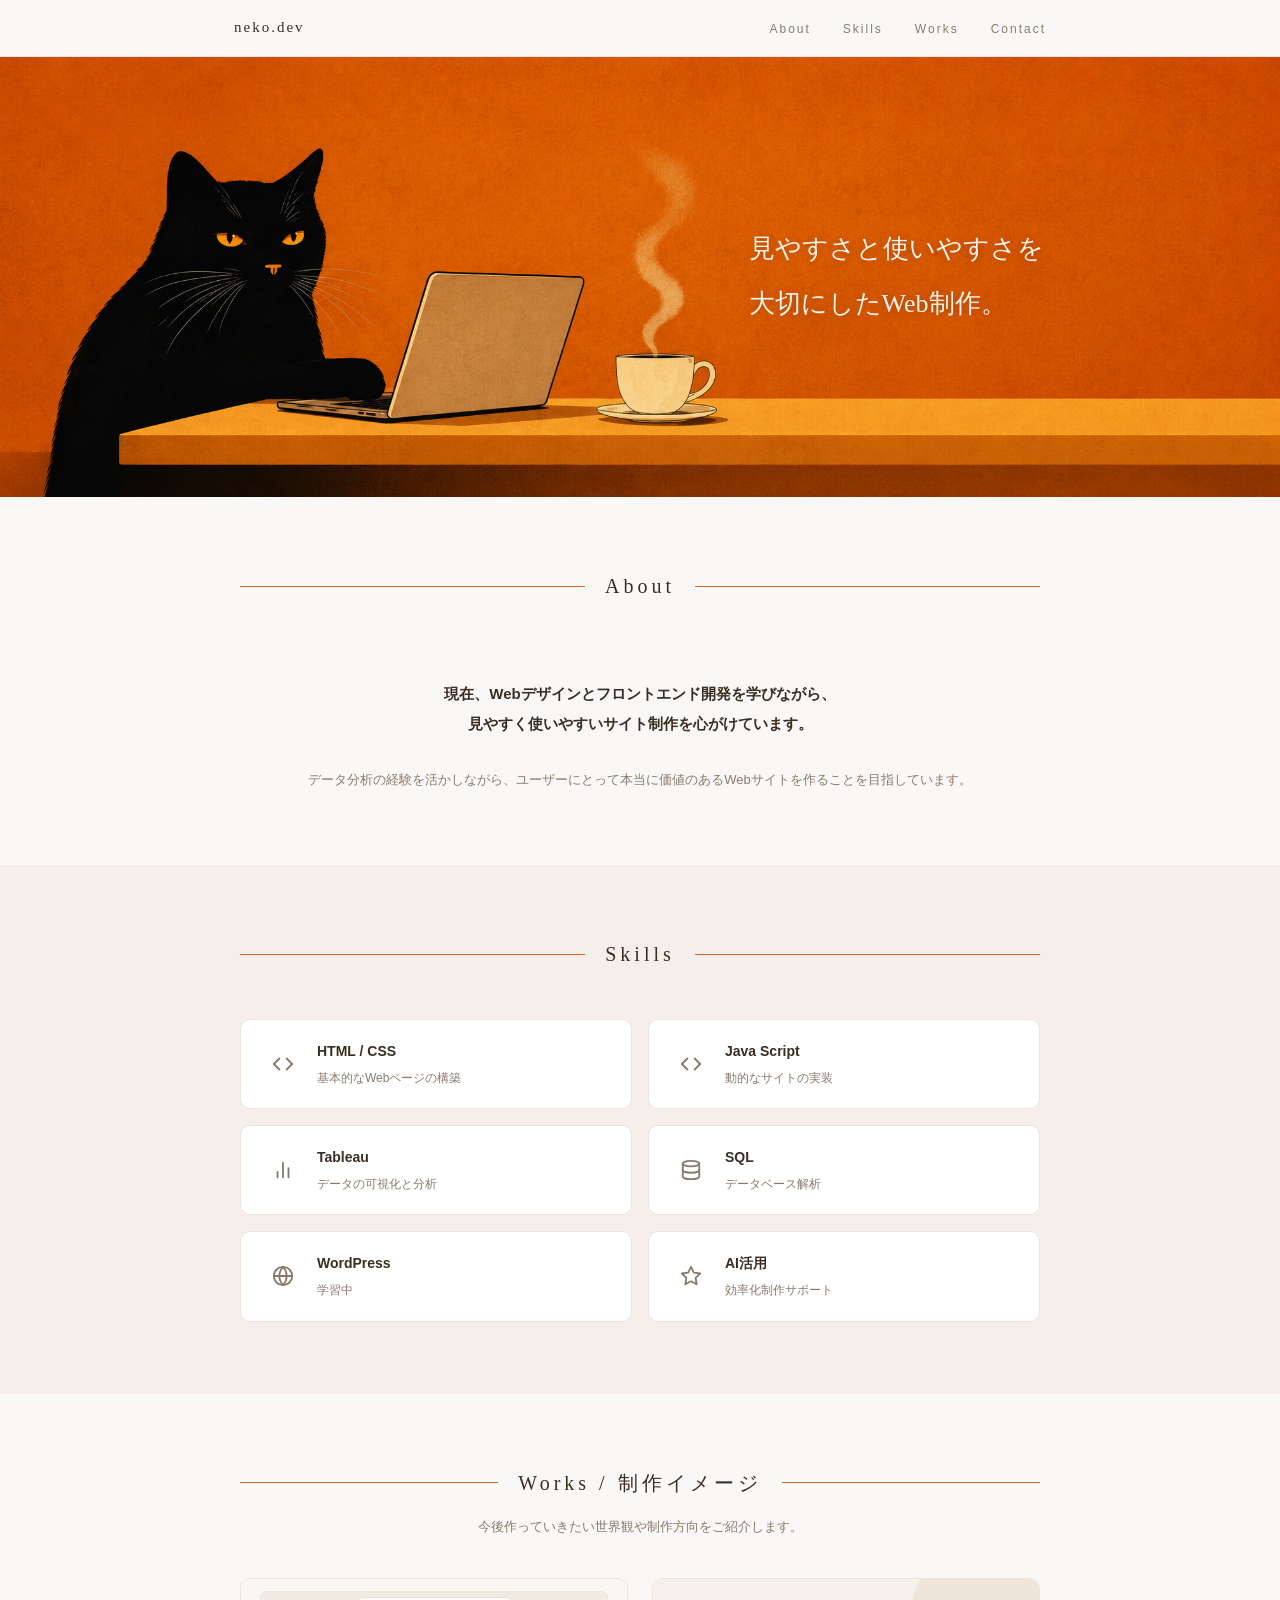
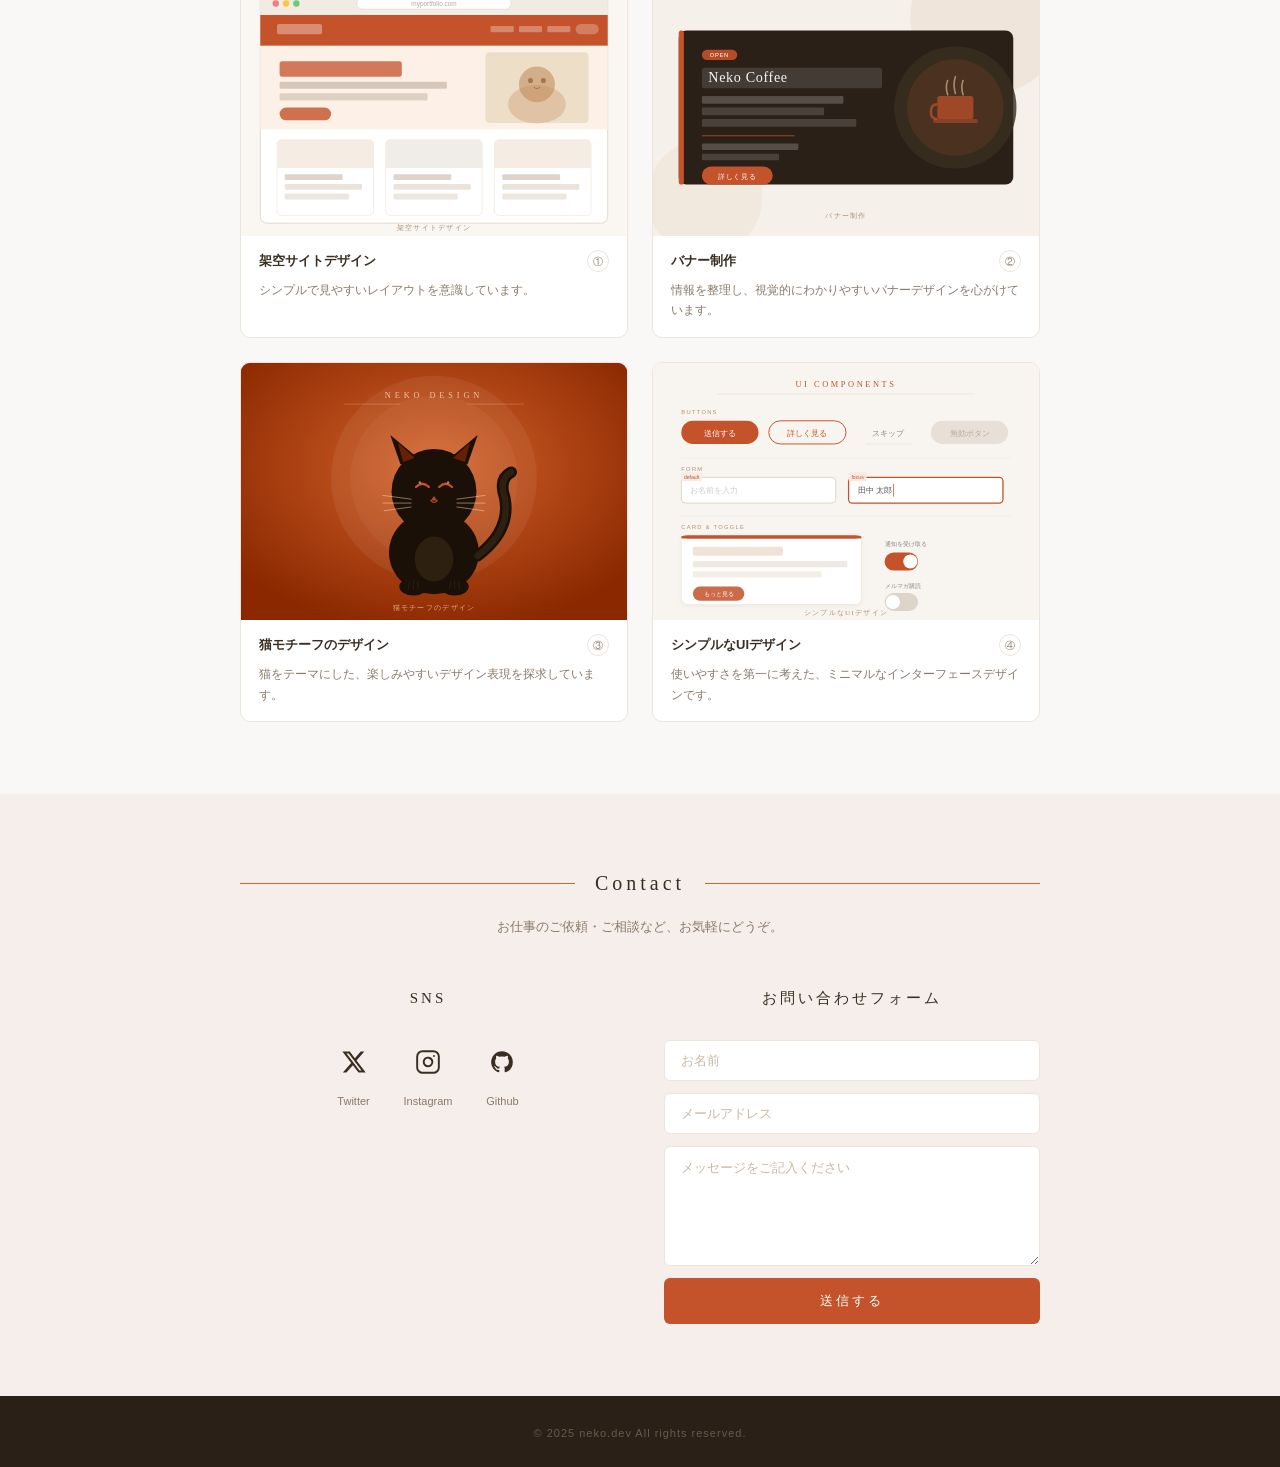
==== index.html @ 99a34530 "Initial commit: プロフィールサイト初回作成 - index.html（全セクション：Hero/About/Skills/Works/Contact/Footer） - works/ S" ====
<!DOCTYPE html>
<html lang="ja">
<head>
  <meta charset="UTF-8">
  <meta name="viewport" content="width=device-width, initial-scale=1.0">
  <title>neko.dev | Web制作</title>
  <style>

    /* ========================================
       CSS 変数（サイト全体で使う色・値）
    ======================================== */
    :root {
      --accent:     #C4522A;   /* テラコッタ（メインカラー） */
      --bg-1:       #FAF8F7;   /* 背景① 明るいクリーム */
      --bg-2:       #F5EEEA;   /* 背景② 少し濃いクリーム */
      --text:       #3A2E22;   /* ダークブラウン（本文） */
      --sub:        #8A7A6A;   /* グレーブラウン（サブテキスト） */
      --white:      #FFFFFF;
      --border:     #EDE5DC;   /* ボーダー */
      --line:       #D66524;   /* セクション区切り線 */
      --footer-bg:  #2A2018;   /* フッター背景 */
    }


    /* ========================================
       リセット & ベーススタイル
    ======================================== */
    *, *::before, *::after {
      box-sizing: border-box;
      margin: 0;
      padding: 0;
    }

    body {
      font-family: 'Hiragino Kaku Gothic ProN', 'Noto Sans JP', sans-serif;
      background: var(--bg-1);
      color: var(--text);
      line-height: 1.7;
    }

    /* 縞々背景：奇数セクション */
    .bg-1 { background: var(--bg-1); }
    /* 縞々背景：偶数セクション */
    .bg-2 { background: var(--bg-2); }

    img {
      display: block;
      max-width: 100%;
    }

    a {
      color: inherit;
      text-decoration: none;
    }


    /* ========================================
       共通：セクション・タイトル
    ======================================== */

    /* 各セクションの上下余白 */
    .section {
      padding: 72px 24px;
    }

    /* コンテンツ幅の上限・中央揃え */
    .inner {
      max-width: 800px;
      margin: 0 auto;
    }

    /*
      ─── セクションタイトル ───
      左右のラインは flex: 1 で均等に伸びる
    */
    .sec-title {
      display: flex;
      align-items: center;
      gap: 20px;
      margin-bottom: 48px;
      width: 100%;   /* align-items:center の親の中でも横幅を保つ */
    }

    .sec-title .line {
      flex: 1;                 /* 残り幅を均等に占有してラインを作る */
      height: 1px;
      background: var(--line);
    }

    .sec-title h2 {
      font-family: Georgia, 'Hiragino Mincho ProN', serif;
      font-size: 20px;
      font-weight: normal;
      letter-spacing: 4px;
      white-space: nowrap;
    }


    /* ========================================
       HEADER / NAV
       position: sticky で常に上部に固定
       ロゴ（左）とリンク（右）を Flexbox で両端に配置
    ======================================== */
    .site-header {
      position: sticky;
      top: 0;
      z-index: 100;                        /* 他の要素より前面に */
      background: var(--bg-1);
      border-bottom: 1px solid var(--border);
    }

    .nav-inner {
      max-width: 860px;
      margin: 0 auto;
      padding: 0 24px;
      height: 56px;
      display: flex;
      align-items: center;
      justify-content: space-between;      /* ロゴ左・リンク右 */
    }

    /* サイト名（左） */
    .nav-logo {
      font-family: Georgia, serif;
      font-size: 15px;
      letter-spacing: 2px;
      color: var(--text);
      text-decoration: none;
    }

    /* リンクリスト（右） */
    .nav-links {
      display: flex;
      gap: 32px;
      list-style: none;
    }

    .nav-links a {
      font-size: 12px;
      letter-spacing: 2px;
      color: var(--sub);
      text-decoration: none;
      transition: color 0.2s;
    }

    .nav-links a:hover {
      color: var(--accent);
    }


    /* ========================================
       HERO（FV）
       背景色のフォールバック＋画像フルワイド
       テキストは absolute で画像の上に重ねる
       テキスト内部の縦中央揃えは Flexbox
    ======================================== */
    .hero {
      position: relative;
      background: var(--accent);
      overflow: hidden;
    }

    .hero-img {
      width: 100%;
      max-height: 440px;
      object-fit: cover;
      object-position: left center;  /* 猫（左側）が常に見えるよう左基準 */
    }

    /* 画像右側に Flexbox で縦中央揃え */
    .hero-text {
      position: absolute;
      top: 0; right: 8%; bottom: 0;
      width: 44%;
      display: flex;
      align-items: center;
      justify-content: center;
    }

    .hero-text p {
      font-family: Georgia, 'Hiragino Mincho ProN', serif;
      font-size: clamp(15px, 2.2vw, 26px);  /* 画面幅で自動調整 */
      line-height: 2.1;
      color: #FDF5ED;
      text-shadow: 0 1px 8px rgba(80, 20, 0, 0.25);
    }


    /* ========================================
       ABOUT
       縦 Flexbox で中央揃え
    ======================================== */
    .about .inner {
      display: flex;
      flex-direction: column;
      align-items: center;
      gap: 28px;
    }

    .about-lead {
      font-size: 15px;
      font-weight: bold;
      line-height: 2;
      text-align: center;
    }

    /* リードとサブの間の区切り線 */
    .about-divider {
      width: 48px;
      height: 1px;
      background: var(--line);
    }

    .about-sub {
      font-size: 13px;
      line-height: 2;
      text-align: center;
      color: var(--sub);
    }


    /* ========================================
       SKILLS
       flex-wrap で2列グリッド
    ======================================== */
    .skills-grid {
      display: flex;
      flex-wrap: wrap;
      gap: 16px;
    }

    /* 1カード = 2列なので (100% - gap) ÷ 2 */
    .skill-card {
      flex: 1 1 calc(50% - 8px);
      background: var(--white);
      border: 1px solid var(--border);
      border-radius: 10px;
      padding: 20px 24px;
      display: flex;          /* アイコンとテキストを横並び */
      align-items: center;
      gap: 16px;
      transition: border-color 0.2s;
    }

    .skill-card:hover {
      border-color: var(--accent);
    }

    .skill-icon {
      width: 36px;
      height: 36px;
      flex-shrink: 0;
      display: flex;
      align-items: center;
      justify-content: center;
      color: var(--sub);
    }

    .skill-name {
      font-size: 14px;
      font-weight: bold;
      margin-bottom: 4px;
    }

    .skill-desc {
      font-size: 12px;
      color: var(--sub);
    }


    /* ========================================
       WORKS
       flex-wrap で2列グリッド
    ======================================== */
    .works-sub {
      text-align: center;
      font-size: 13px;
      color: var(--sub);
      margin-top: -32px;
      margin-bottom: 40px;
    }

    .works-grid {
      display: flex;
      flex-wrap: wrap;
      gap: 24px;
    }

    .work-card {
      flex: 1 1 calc(50% - 12px);
      background: var(--white);
      border: 1px solid var(--border);
      border-radius: 10px;
      overflow: hidden;
      transition: box-shadow 0.2s;
    }

    .work-card:hover {
      box-shadow: 0 6px 20px rgba(60, 20, 0, 0.08);
    }

    .work-img {
      width: 100%;
      aspect-ratio: 3 / 2;
      object-fit: cover;
    }

    .work-info {
      padding: 14px 18px 16px;
    }

    /* タイトルとバッジを左右に振る */
    .work-title-row {
      display: flex;
      align-items: center;
      justify-content: space-between;
      margin-bottom: 8px;
    }

    .work-title {
      font-size: 13px;
      font-weight: bold;
    }

    .work-badge {
      width: 22px;
      height: 22px;
      border-radius: 50%;
      border: 1px solid var(--border);
      display: flex;
      align-items: center;
      justify-content: center;
      font-size: 10px;
      color: var(--sub);
      flex-shrink: 0;
    }

    .work-desc {
      font-size: 12px;
      color: var(--sub);
      line-height: 1.7;
    }


    /* ========================================
       CONTACT
       見出し・紹介文のあと、SNS とフォームを横並び（Flexbox）
    ======================================== */

    /* 見出し下の紹介文 */
    .contact-intro {
      text-align: center;
      font-size: 13px;
      color: var(--sub);
      margin-top: -32px;
      margin-bottom: 48px;
    }

    /* SNS と フォームを横並びにする列コンテナ */
    .contact-cols {
      display: flex;
      gap: 48px;
      align-items: flex-start;
    }

    /* SNS ブロック */
    .contact-sns {
      flex: 1;
    }

    .contact-heading {
      font-family: Georgia, serif;
      font-size: 15px;
      font-weight: normal;
      letter-spacing: 3px;
      text-align: center;
      margin-bottom: 28px;
    }

    /* アイコン3つを横並び */
    .sns-list {
      display: flex;
      gap: 28px;
      justify-content: center;
    }

    .sns-item {
      display: flex;
      flex-direction: column;
      align-items: center;
      gap: 8px;
    }

    .sns-icon {
      width: 44px;
      height: 44px;
      display: flex;
      align-items: center;
      justify-content: center;
      color: var(--text);
      transition: color 0.2s;
    }

    .sns-item:hover .sns-icon {
      color: var(--accent);
    }

    .sns-label {
      font-size: 11px;
      color: var(--sub);
    }

    /* フォームブロック */
    .contact-form {
      flex: 1;
    }

    /* 各フォームパーツを縦に並べる */
    .form-fields {
      display: flex;
      flex-direction: column;
      gap: 12px;
    }

    .form-fields input,
    .form-fields textarea {
      width: 100%;
      padding: 12px 16px;
      border: 1px solid var(--border);
      border-radius: 6px;
      background: var(--white);
      font-family: inherit;
      font-size: 13px;
      color: var(--text);
      outline: none;
      transition: border-color 0.2s;
    }

    .form-fields input::placeholder,
    .form-fields textarea::placeholder {
      color: #C8B8A8;
    }

    .form-fields input:focus,
    .form-fields textarea:focus {
      border-color: var(--accent);
    }

    .form-fields textarea {
      height: 120px;
      resize: vertical;
    }

    .form-btn {
      width: 100%;
      padding: 14px;
      background: var(--accent);
      color: var(--white);
      border: none;
      border-radius: 6px;
      font-family: inherit;
      font-size: 13px;
      letter-spacing: 3px;
      cursor: pointer;
      transition: opacity 0.2s;
    }

    .form-btn:hover {
      opacity: 0.85;
    }


    /* ========================================
       レスポンシブ（スマホ：640px以下）
    ======================================== */
    @media (max-width: 640px) {

      /* SNS と フォームを縦積み＋中央揃えに */
      .contact-cols {
        flex-direction: column;
        align-items: center;   /* 縦積みにしたとき中央に */
      }

      /* 幅を保ちつつ中央に収める */
      .contact-sns,
      .contact-form {
        width: 100%;
        max-width: 400px;
      }

      /* ついでに：スキル・Worksも1列に */
      .skill-card,
      .work-card {
        flex: 1 1 100%;
      }

    }


    /* ========================================
       FOOTER
    ======================================== */
    footer {
      background: var(--footer-bg);
      padding: 22px 24px;
      text-align: center;
    }

    footer small {
      font-size: 11px;
      color: #6A5A4A;
      letter-spacing: 1px;
    }

  </style>
</head>
<body>


  <!-- ============================================================
       HEADER / NAV
  ============================================================ -->
  <header class="site-header">
    <nav class="nav-inner">
      <a href="#" class="nav-logo">neko.dev</a>
      <ul class="nav-links">
        <li><a href="#about">About</a></li>
        <li><a href="#skills">Skills</a></li>
        <li><a href="#works">Works</a></li>
        <li><a href="#contact">Contact</a></li>
      </ul>
    </nav>
  </header>


  <!-- ============================================================
       HERO
  ============================================================ -->
  <section class="hero">
    <img src="works/Hero.png" alt="黒猫とPCのイラスト" class="hero-img">
    <div class="hero-text">
      <p>見やすさと使いやすさを<br>大切にしたWeb制作。</p>
    </div>
  </section>


  <!-- ============================================================
       ABOUT
  ============================================================ -->
  <section class="section about bg-1" id="about">
    <div class="inner">
      <div class="sec-title">
        <span class="line"></span>
        <h2>About</h2>
        <span class="line"></span>
      </div>
      <p class="about-lead">
        現在、Webデザインとフロントエンド開発を学びながら、<br>
        見やすく使いやすいサイト制作を心がけています。
      </p>
     
      <p class="about-sub">
        データ分析の経験を活かしながら、ユーザーにとって本当に価値のあるWebサイトを作ることを目指しています。
      </p>
    </div>
  </section>


  <!-- ============================================================
       SKILLS
  ============================================================ -->
  <section class="section skills bg-2" id="skills">
    <div class="inner">
      <div class="sec-title">
        <span class="line"></span>
        <h2>Skills</h2>
        <span class="line"></span>
      </div>
      <div class="skills-grid">

        <!-- HTML / CSS -->
        <div class="skill-card">
          <div class="skill-icon">
            <svg width="22" height="22" viewBox="0 0 24 24" fill="none" stroke="currentColor" stroke-width="2" stroke-linecap="round" stroke-linejoin="round">
              <polyline points="16 18 22 12 16 6"/><polyline points="8 6 2 12 8 18"/>
            </svg>
          </div>
          <div>
            <p class="skill-name">HTML / CSS</p>
            <p class="skill-desc">基本的なWebページの構築</p>
          </div>
        </div>

        <!-- JavaScript -->
        <div class="skill-card">
          <div class="skill-icon">
            <svg width="22" height="22" viewBox="0 0 24 24" fill="none" stroke="currentColor" stroke-width="2" stroke-linecap="round" stroke-linejoin="round">
              <polyline points="16 18 22 12 16 6"/><polyline points="8 6 2 12 8 18"/>
            </svg>
          </div>
          <div>
            <p class="skill-name">Java Script</p>
            <p class="skill-desc">動的なサイトの実装</p>
          </div>
        </div>

        <!-- Tableau -->
        <div class="skill-card">
          <div class="skill-icon">
            <svg width="22" height="22" viewBox="0 0 24 24" fill="none" stroke="currentColor" stroke-width="2" stroke-linecap="round" stroke-linejoin="round">
              <line x1="18" y1="20" x2="18" y2="10"/>
              <line x1="12" y1="20" x2="12" y2="4"/>
              <line x1="6"  y1="20" x2="6"  y2="14"/>
            </svg>
          </div>
          <div>
            <p class="skill-name">Tableau</p>
            <p class="skill-desc">データの可視化と分析</p>
          </div>
        </div>

        <!-- SQL -->
        <div class="skill-card">
          <div class="skill-icon">
            <svg width="22" height="22" viewBox="0 0 24 24" fill="none" stroke="currentColor" stroke-width="2" stroke-linecap="round" stroke-linejoin="round">
              <ellipse cx="12" cy="5" rx="9" ry="3"/>
              <path d="M21 12c0 1.66-4 3-9 3s-9-1.34-9-3"/>
              <path d="M3 5v14c0 1.66 4 3 9 3s9-1.34 9-3V5"/>
            </svg>
          </div>
          <div>
            <p class="skill-name">SQL</p>
            <p class="skill-desc">データベース解析</p>
          </div>
        </div>

        <!-- WordPress -->
        <div class="skill-card">
          <div class="skill-icon">
            <svg width="22" height="22" viewBox="0 0 24 24" fill="none" stroke="currentColor" stroke-width="2" stroke-linecap="round" stroke-linejoin="round">
              <circle cx="12" cy="12" r="10"/>
              <path d="M2 12h20M12 2a15.3 15.3 0 0 1 4 10 15.3 15.3 0 0 1-4 10 15.3 15.3 0 0 1-4-10 15.3 15.3 0 0 1 4-10z"/>
            </svg>
          </div>
          <div>
            <p class="skill-name">WordPress</p>
            <p class="skill-desc">学習中</p>
          </div>
        </div>

        <!-- AI活用 -->
        <div class="skill-card">
          <div class="skill-icon">
            <svg width="22" height="22" viewBox="0 0 24 24" fill="none" stroke="currentColor" stroke-width="2" stroke-linecap="round" stroke-linejoin="round">
              <polygon points="12 2 15.09 8.26 22 9.27 17 14.14 18.18 21.02 12 17.77 5.82 21.02 7 14.14 2 9.27 8.91 8.26 12 2"/>
            </svg>
          </div>
          <div>
            <p class="skill-name">AI活用</p>
            <p class="skill-desc">効率化制作サポート</p>
          </div>
        </div>

      </div>
    </div>
  </section>


  <!-- ============================================================
       WORKS
  ============================================================ -->
  <section class="section works bg-1" id="works">
    <div class="inner">
      <div class="sec-title">
        <span class="line"></span>
        <h2>Works / 制作イメージ</h2>
        <span class="line"></span>
      </div>
      <p class="works-sub">今後作っていきたい世界観や制作方向をご紹介します。</p>
      <div class="works-grid">

        <div class="work-card">
          <img src="works/work-01-website.svg" alt="架空サイトデザイン" class="work-img">
          <div class="work-info">
            <div class="work-title-row">
              <p class="work-title">架空サイトデザイン</p>
              <span class="work-badge">①</span>
            </div>
            <p class="work-desc">シンプルで見やすいレイアウトを意識しています。</p>
          </div>
        </div>

        <div class="work-card">
          <img src="works/work-02-banner.svg" alt="バナー制作" class="work-img">
          <div class="work-info">
            <div class="work-title-row">
              <p class="work-title">バナー制作</p>
              <span class="work-badge">②</span>
            </div>
            <p class="work-desc">情報を整理し、視覚的にわかりやすいバナーデザインを心がけています。</p>
          </div>
        </div>

        <div class="work-card">
          <img src="works/work-03-cat.svg" alt="猫モチーフのデザイン" class="work-img">
          <div class="work-info">
            <div class="work-title-row">
              <p class="work-title">猫モチーフのデザイン</p>
              <span class="work-badge">③</span>
            </div>
            <p class="work-desc">猫をテーマにした、楽しみやすいデザイン表現を探求しています。</p>
          </div>
        </div>

        <div class="work-card">
          <img src="works/work-04-ui.svg" alt="シンプルなUIデザイン" class="work-img">
          <div class="work-info">
            <div class="work-title-row">
              <p class="work-title">シンプルなUIデザイン</p>
              <span class="work-badge">④</span>
            </div>
            <p class="work-desc">使いやすさを第一に考えた、ミニマルなインターフェースデザインです。</p>
          </div>
        </div>

      </div>
    </div>
  </section>


  <!-- ============================================================
       CONTACT
  ============================================================ -->
  <section class="section contact bg-2" id="contact">
    <div class="inner">

      <!-- 見出し -->
      <div class="sec-title">
        <span class="line"></span>
        <h2>Contact</h2>
        <span class="line"></span>
      </div>
      <p class="contact-intro">お仕事のご依頼・ご相談など、お気軽にどうぞ。</p>

      <!-- SNS + フォーム を横並びにするコンテナ -->
      <div class="contact-cols">

      <!-- SNS -->
      <div class="contact-sns">
        <p class="contact-heading">SNS</p>
        <div class="sns-list">

          <a href="#" class="sns-item">
            <span class="sns-icon">
              <svg width="26" height="26" viewBox="0 0 24 24" fill="currentColor">
                <path d="M18.244 2.25h3.308l-7.227 8.26 8.502 11.24H16.17l-5.214-6.817L4.99 21.75H1.68l7.73-8.835L1.254 2.25H8.08l4.713 6.231zm-1.161 17.52h1.833L7.084 4.126H5.117z"/>
              </svg>
            </span>
            <span class="sns-label">Twitter</span>
          </a>

          <a href="#" class="sns-item">
            <span class="sns-icon">
              <svg width="26" height="26" viewBox="0 0 24 24" fill="none" stroke="currentColor" stroke-width="1.8" stroke-linecap="round" stroke-linejoin="round">
                <rect x="2" y="2" width="20" height="20" rx="5" ry="5"/>
                <path d="M16 11.37A4 4 0 1 1 12.63 8 4 4 0 0 1 16 11.37z"/>
                <line x1="17.5" y1="6.5" x2="17.51" y2="6.5"/>
              </svg>
            </span>
            <span class="sns-label">Instagram</span>
          </a>

          <a href="#" class="sns-item">
            <span class="sns-icon">
              <svg width="26" height="26" viewBox="0 0 24 24" fill="currentColor">
                <path d="M12 2C6.477 2 2 6.484 2 12.017c0 4.425 2.865 8.18 6.839 9.504.5.092.682-.217.682-.483 0-.237-.008-.868-.013-1.703-2.782.605-3.369-1.343-3.369-1.343-.454-1.158-1.11-1.466-1.11-1.466-.908-.62.069-.608.069-.608 1.003.07 1.531 1.032 1.531 1.032.892 1.53 2.341 1.088 2.91.832.092-.647.35-1.088.636-1.338-2.22-.253-4.555-1.113-4.555-4.951 0-1.093.39-1.988 1.029-2.688-.103-.253-.446-1.272.098-2.65 0 0 .84-.27 2.75 1.026A9.564 9.564 0 0 1 12 6.844a9.59 9.59 0 0 1 2.504.337c1.909-1.296 2.747-1.027 2.747-1.027.546 1.379.202 2.398.1 2.651.64.7 1.028 1.595 1.028 2.688 0 3.848-2.339 4.695-4.566 4.943.359.309.678.92.678 1.855 0 1.338-.012 2.419-.012 2.747 0 .268.18.58.688.482A10.02 10.02 0 0 0 22 12.017C22 6.484 17.522 2 12 2z"/>
              </svg>
            </span>
            <span class="sns-label">Github</span>
          </a>

        </div>
      </div>

      <!-- フォーム -->
      <div class="contact-form">
        <p class="contact-heading">お問い合わせフォーム</p>
        <form class="form-fields">
          <input type="text"  name="name"    placeholder="お名前">
          <input type="email" name="email"   placeholder="メールアドレス">
          <textarea           name="message" placeholder="メッセージをご記入ください"></textarea>
          <button type="submit" class="form-btn">送信する</button>
        </form>
      </div><!-- /.contact-form -->

      </div><!-- /.contact-cols -->
    </div><!-- /.inner -->
  </section>


  <!-- ============================================================
       FOOTER
  ============================================================ -->
  <footer>
    <small>© 2025 neko.dev All rights reserved.</small>
  </footer>


</body>
</html>
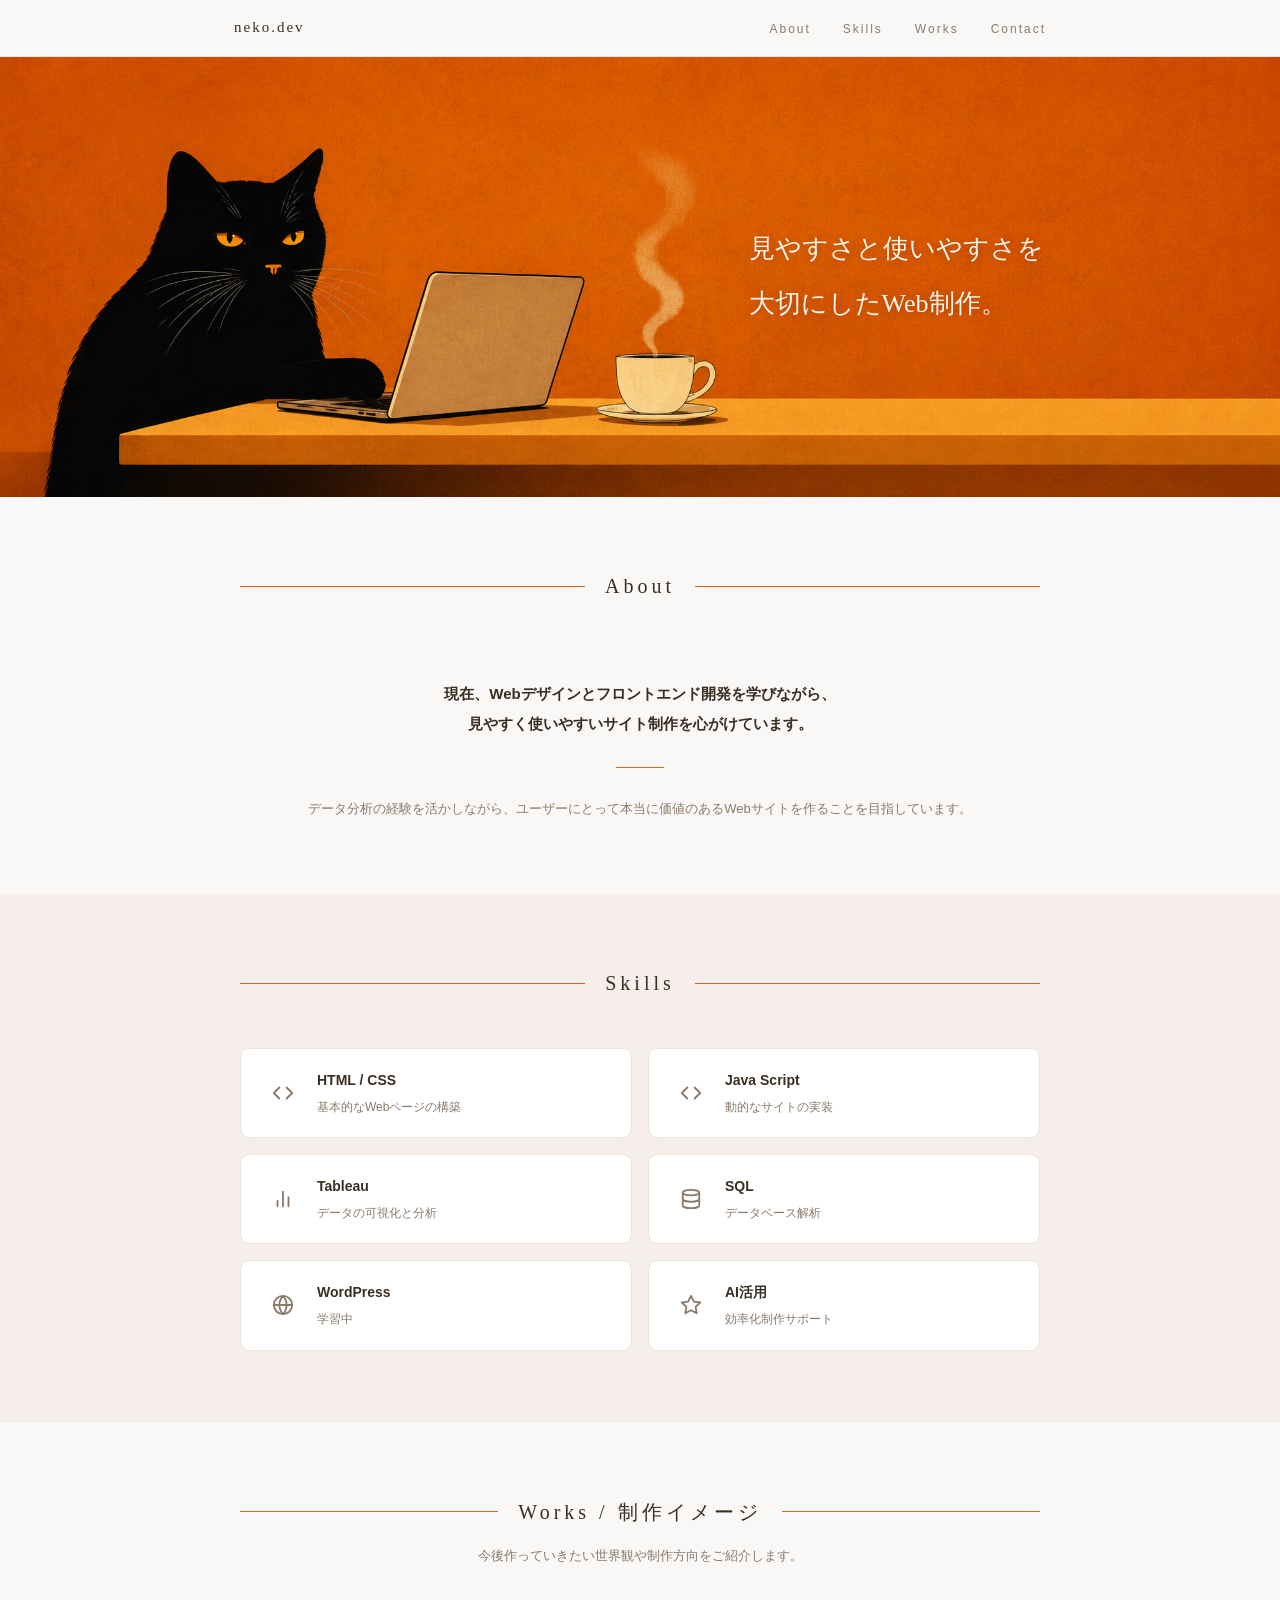
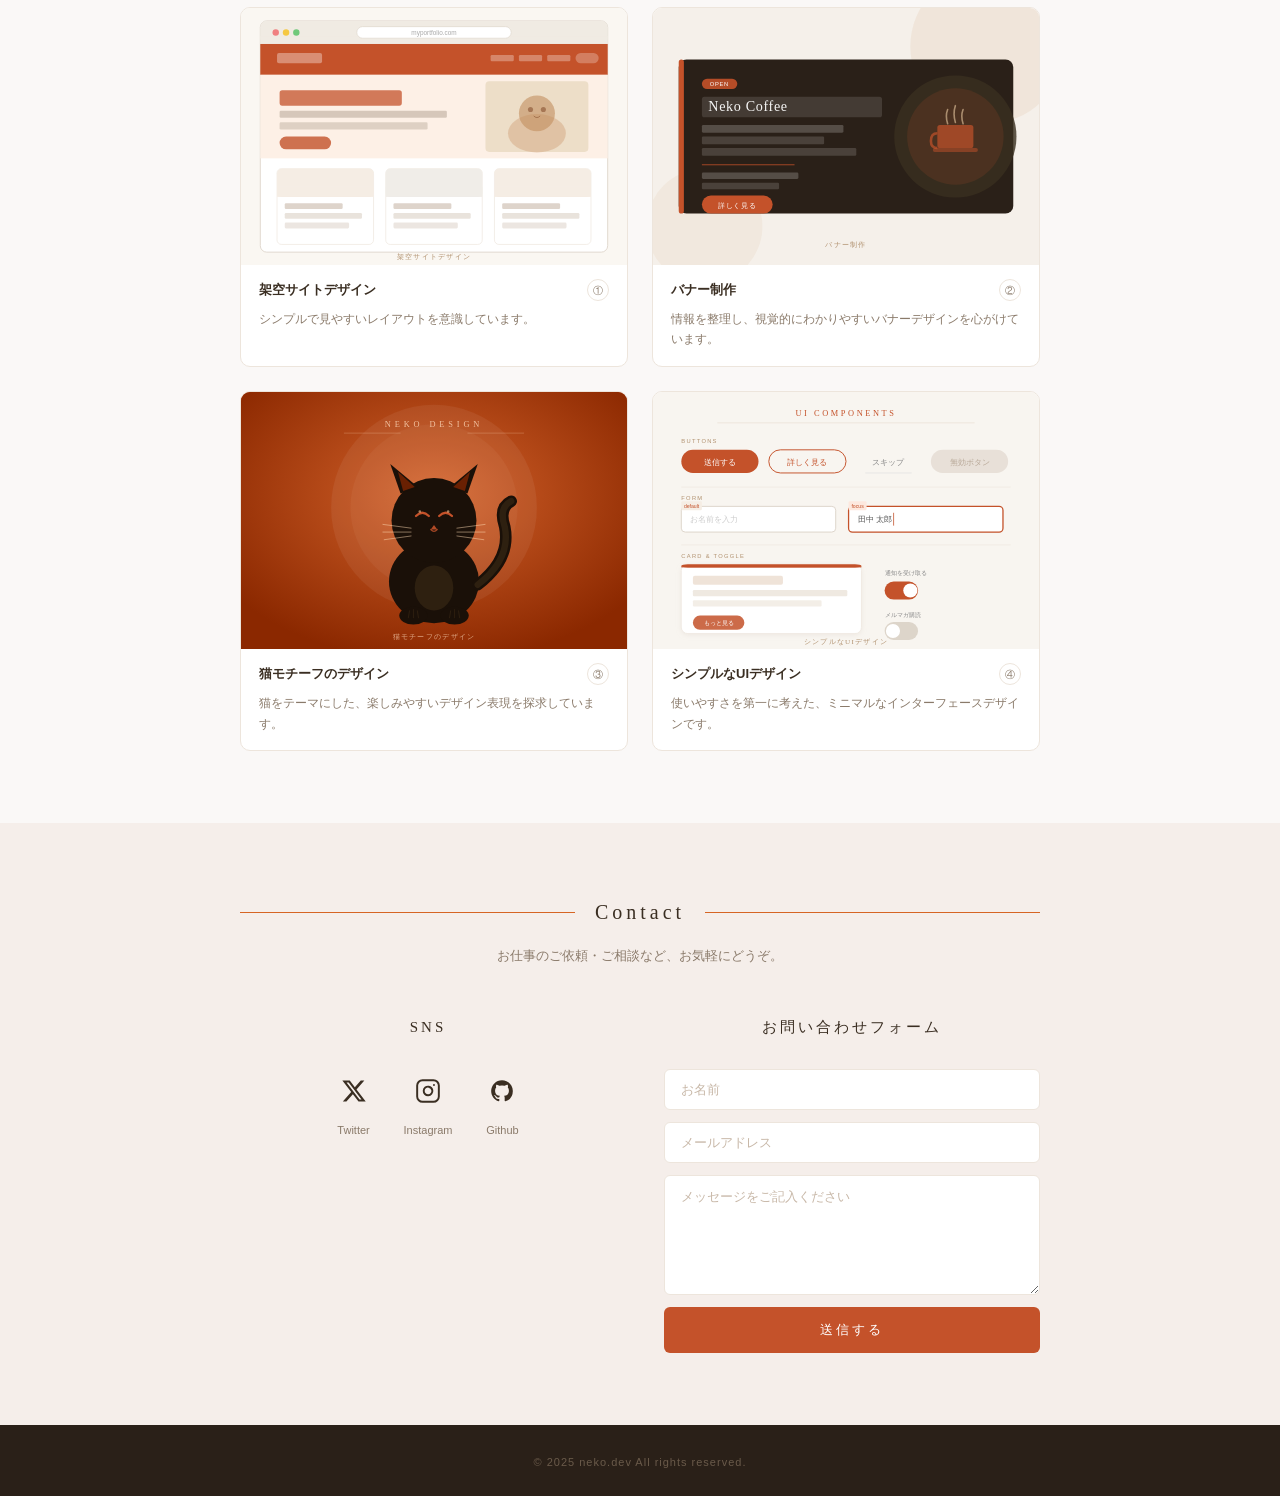
==== commit dc03483d: "refactor: HTML と CSS を分離（style.css を新規作成） Co-Authored-By: Claude Sonnet 4.6 <noreply@anthropic.com>" ====
--- a/index.html
+++ b/index.html
@@ -4,515 +4,7 @@
   <meta charset="UTF-8">
   <meta name="viewport" content="width=device-width, initial-scale=1.0">
   <title>neko.dev | Web制作</title>
-  <style>
-
-    /* ========================================
-       CSS 変数（サイト全体で使う色・値）
-    ======================================== */
-    :root {
-      --accent:     #C4522A;   /* テラコッタ（メインカラー） */
-      --bg-1:       #FAF8F7;   /* 背景① 明るいクリーム */
-      --bg-2:       #F5EEEA;   /* 背景② 少し濃いクリーム */
-      --text:       #3A2E22;   /* ダークブラウン（本文） */
-      --sub:        #8A7A6A;   /* グレーブラウン（サブテキスト） */
-      --white:      #FFFFFF;
-      --border:     #EDE5DC;   /* ボーダー */
-      --line:       #D66524;   /* セクション区切り線 */
-      --footer-bg:  #2A2018;   /* フッター背景 */
-    }
-
-
-    /* ========================================
-       リセット & ベーススタイル
-    ======================================== */
-    *, *::before, *::after {
-      box-sizing: border-box;
-      margin: 0;
-      padding: 0;
-    }
-
-    body {
-      font-family: 'Hiragino Kaku Gothic ProN', 'Noto Sans JP', sans-serif;
-      background: var(--bg-1);
-      color: var(--text);
-      line-height: 1.7;
-    }
-
-    /* 縞々背景：奇数セクション */
-    .bg-1 { background: var(--bg-1); }
-    /* 縞々背景：偶数セクション */
-    .bg-2 { background: var(--bg-2); }
-
-    img {
-      display: block;
-      max-width: 100%;
-    }
-
-    a {
-      color: inherit;
-      text-decoration: none;
-    }
-
-
-    /* ========================================
-       共通：セクション・タイトル
-    ======================================== */
-
-    /* 各セクションの上下余白 */
-    .section {
-      padding: 72px 24px;
-    }
-
-    /* コンテンツ幅の上限・中央揃え */
-    .inner {
-      max-width: 800px;
-      margin: 0 auto;
-    }
-
-    /*
-      ─── セクションタイトル ───
-      左右のラインは flex: 1 で均等に伸びる
-    */
-    .sec-title {
-      display: flex;
-      align-items: center;
-      gap: 20px;
-      margin-bottom: 48px;
-      width: 100%;   /* align-items:center の親の中でも横幅を保つ */
-    }
-
-    .sec-title .line {
-      flex: 1;                 /* 残り幅を均等に占有してラインを作る */
-      height: 1px;
-      background: var(--line);
-    }
-
-    .sec-title h2 {
-      font-family: Georgia, 'Hiragino Mincho ProN', serif;
-      font-size: 20px;
-      font-weight: normal;
-      letter-spacing: 4px;
-      white-space: nowrap;
-    }
-
-
-    /* ========================================
-       HEADER / NAV
-       position: sticky で常に上部に固定
-       ロゴ（左）とリンク（右）を Flexbox で両端に配置
-    ======================================== */
-    .site-header {
-      position: sticky;
-      top: 0;
-      z-index: 100;                        /* 他の要素より前面に */
-      background: var(--bg-1);
-      border-bottom: 1px solid var(--border);
-    }
-
-    .nav-inner {
-      max-width: 860px;
-      margin: 0 auto;
-      padding: 0 24px;
-      height: 56px;
-      display: flex;
-      align-items: center;
-      justify-content: space-between;      /* ロゴ左・リンク右 */
-    }
-
-    /* サイト名（左） */
-    .nav-logo {
-      font-family: Georgia, serif;
-      font-size: 15px;
-      letter-spacing: 2px;
-      color: var(--text);
-      text-decoration: none;
-    }
-
-    /* リンクリスト（右） */
-    .nav-links {
-      display: flex;
-      gap: 32px;
-      list-style: none;
-    }
-
-    .nav-links a {
-      font-size: 12px;
-      letter-spacing: 2px;
-      color: var(--sub);
-      text-decoration: none;
-      transition: color 0.2s;
-    }
-
-    .nav-links a:hover {
-      color: var(--accent);
-    }
-
-
-    /* ========================================
-       HERO（FV）
-       背景色のフォールバック＋画像フルワイド
-       テキストは absolute で画像の上に重ねる
-       テキスト内部の縦中央揃えは Flexbox
-    ======================================== */
-    .hero {
-      position: relative;
-      background: var(--accent);
-      overflow: hidden;
-    }
-
-    .hero-img {
-      width: 100%;
-      max-height: 440px;
-      object-fit: cover;
-      object-position: left center;  /* 猫（左側）が常に見えるよう左基準 */
-    }
-
-    /* 画像右側に Flexbox で縦中央揃え */
-    .hero-text {
-      position: absolute;
-      top: 0; right: 8%; bottom: 0;
-      width: 44%;
-      display: flex;
-      align-items: center;
-      justify-content: center;
-    }
-
-    .hero-text p {
-      font-family: Georgia, 'Hiragino Mincho ProN', serif;
-      font-size: clamp(15px, 2.2vw, 26px);  /* 画面幅で自動調整 */
-      line-height: 2.1;
-      color: #FDF5ED;
-      text-shadow: 0 1px 8px rgba(80, 20, 0, 0.25);
-    }
-
-
-    /* ========================================
-       ABOUT
-       縦 Flexbox で中央揃え
-    ======================================== */
-    .about .inner {
-      display: flex;
-      flex-direction: column;
-      align-items: center;
-      gap: 28px;
-    }
-
-    .about-lead {
-      font-size: 15px;
-      font-weight: bold;
-      line-height: 2;
-      text-align: center;
-    }
-
-    /* リードとサブの間の区切り線 */
-    .about-divider {
-      width: 48px;
-      height: 1px;
-      background: var(--line);
-    }
-
-    .about-sub {
-      font-size: 13px;
-      line-height: 2;
-      text-align: center;
-      color: var(--sub);
-    }
-
-
-    /* ========================================
-       SKILLS
-       flex-wrap で2列グリッド
-    ======================================== */
-    .skills-grid {
-      display: flex;
-      flex-wrap: wrap;
-      gap: 16px;
-    }
-
-    /* 1カード = 2列なので (100% - gap) ÷ 2 */
-    .skill-card {
-      flex: 1 1 calc(50% - 8px);
-      background: var(--white);
-      border: 1px solid var(--border);
-      border-radius: 10px;
-      padding: 20px 24px;
-      display: flex;          /* アイコンとテキストを横並び */
-      align-items: center;
-      gap: 16px;
-      transition: border-color 0.2s;
-    }
-
-    .skill-card:hover {
-      border-color: var(--accent);
-    }
-
-    .skill-icon {
-      width: 36px;
-      height: 36px;
-      flex-shrink: 0;
-      display: flex;
-      align-items: center;
-      justify-content: center;
-      color: var(--sub);
-    }
-
-    .skill-name {
-      font-size: 14px;
-      font-weight: bold;
-      margin-bottom: 4px;
-    }
-
-    .skill-desc {
-      font-size: 12px;
-      color: var(--sub);
-    }
-
-
-    /* ========================================
-       WORKS
-       flex-wrap で2列グリッド
-    ======================================== */
-    .works-sub {
-      text-align: center;
-      font-size: 13px;
-      color: var(--sub);
-      margin-top: -32px;
-      margin-bottom: 40px;
-    }
-
-    .works-grid {
-      display: flex;
-      flex-wrap: wrap;
-      gap: 24px;
-    }
-
-    .work-card {
-      flex: 1 1 calc(50% - 12px);
-      background: var(--white);
-      border: 1px solid var(--border);
-      border-radius: 10px;
-      overflow: hidden;
-      transition: box-shadow 0.2s;
-    }
-
-    .work-card:hover {
-      box-shadow: 0 6px 20px rgba(60, 20, 0, 0.08);
-    }
-
-    .work-img {
-      width: 100%;
-      aspect-ratio: 3 / 2;
-      object-fit: cover;
-    }
-
-    .work-info {
-      padding: 14px 18px 16px;
-    }
-
-    /* タイトルとバッジを左右に振る */
-    .work-title-row {
-      display: flex;
-      align-items: center;
-      justify-content: space-between;
-      margin-bottom: 8px;
-    }
-
-    .work-title {
-      font-size: 13px;
-      font-weight: bold;
-    }
-
-    .work-badge {
-      width: 22px;
-      height: 22px;
-      border-radius: 50%;
-      border: 1px solid var(--border);
-      display: flex;
-      align-items: center;
-      justify-content: center;
-      font-size: 10px;
-      color: var(--sub);
-      flex-shrink: 0;
-    }
-
-    .work-desc {
-      font-size: 12px;
-      color: var(--sub);
-      line-height: 1.7;
-    }
-
-
-    /* ========================================
-       CONTACT
-       見出し・紹介文のあと、SNS とフォームを横並び（Flexbox）
-    ======================================== */
-
-    /* 見出し下の紹介文 */
-    .contact-intro {
-      text-align: center;
-      font-size: 13px;
-      color: var(--sub);
-      margin-top: -32px;
-      margin-bottom: 48px;
-    }
-
-    /* SNS と フォームを横並びにする列コンテナ */
-    .contact-cols {
-      display: flex;
-      gap: 48px;
-      align-items: flex-start;
-    }
-
-    /* SNS ブロック */
-    .contact-sns {
-      flex: 1;
-    }
-
-    .contact-heading {
-      font-family: Georgia, serif;
-      font-size: 15px;
-      font-weight: normal;
-      letter-spacing: 3px;
-      text-align: center;
-      margin-bottom: 28px;
-    }
-
-    /* アイコン3つを横並び */
-    .sns-list {
-      display: flex;
-      gap: 28px;
-      justify-content: center;
-    }
-
-    .sns-item {
-      display: flex;
-      flex-direction: column;
-      align-items: center;
-      gap: 8px;
-    }
-
-    .sns-icon {
-      width: 44px;
-      height: 44px;
-      display: flex;
-      align-items: center;
-      justify-content: center;
-      color: var(--text);
-      transition: color 0.2s;
-    }
-
-    .sns-item:hover .sns-icon {
-      color: var(--accent);
-    }
-
-    .sns-label {
-      font-size: 11px;
-      color: var(--sub);
-    }
-
-    /* フォームブロック */
-    .contact-form {
-      flex: 1;
-    }
-
-    /* 各フォームパーツを縦に並べる */
-    .form-fields {
-      display: flex;
-      flex-direction: column;
-      gap: 12px;
-    }
-
-    .form-fields input,
-    .form-fields textarea {
-      width: 100%;
-      padding: 12px 16px;
-      border: 1px solid var(--border);
-      border-radius: 6px;
-      background: var(--white);
-      font-family: inherit;
-      font-size: 13px;
-      color: var(--text);
-      outline: none;
-      transition: border-color 0.2s;
-    }
-
-    .form-fields input::placeholder,
-    .form-fields textarea::placeholder {
-      color: #C8B8A8;
-    }
-
-    .form-fields input:focus,
-    .form-fields textarea:focus {
-      border-color: var(--accent);
-    }
-
-    .form-fields textarea {
-      height: 120px;
-      resize: vertical;
-    }
-
-    .form-btn {
-      width: 100%;
-      padding: 14px;
-      background: var(--accent);
-      color: var(--white);
-      border: none;
-      border-radius: 6px;
-      font-family: inherit;
-      font-size: 13px;
-      letter-spacing: 3px;
-      cursor: pointer;
-      transition: opacity 0.2s;
-    }
-
-    .form-btn:hover {
-      opacity: 0.85;
-    }
-
-
-    /* ========================================
-       レスポンシブ（スマホ：640px以下）
-    ======================================== */
-    @media (max-width: 640px) {
-
-      /* SNS と フォームを縦積み＋中央揃えに */
-      .contact-cols {
-        flex-direction: column;
-        align-items: center;   /* 縦積みにしたとき中央に */
-      }
-
-      /* 幅を保ちつつ中央に収める */
-      .contact-sns,
-      .contact-form {
-        width: 100%;
-        max-width: 400px;
-      }
-
-      /* ついでに：スキル・Worksも1列に */
-      .skill-card,
-      .work-card {
-        flex: 1 1 100%;
-      }
-
-    }
-
-
-    /* ========================================
-       FOOTER
-    ======================================== */
-    footer {
-      background: var(--footer-bg);
-      padding: 22px 24px;
-      text-align: center;
-    }
-
-    footer small {
-      font-size: 11px;
-      color: #6A5A4A;
-      letter-spacing: 1px;
-    }
-
-  </style>
+  <link rel="stylesheet" href="style.css">
 </head>
 <body>
 
@@ -558,7 +50,7 @@
         現在、Webデザインとフロントエンド開発を学びながら、<br>
         見やすく使いやすいサイト制作を心がけています。
       </p>
-     
+      <span class="about-divider"></span>
       <p class="about-sub">
         データ分析の経験を活かしながら、ユーザーにとって本当に価値のあるWebサイトを作ることを目指しています。
       </p>
@@ -745,53 +237,53 @@
       <!-- SNS + フォーム を横並びにするコンテナ -->
       <div class="contact-cols">
 
-      <!-- SNS -->
-      <div class="contact-sns">
-        <p class="contact-heading">SNS</p>
-        <div class="sns-list">
-
-          <a href="#" class="sns-item">
-            <span class="sns-icon">
-              <svg width="26" height="26" viewBox="0 0 24 24" fill="currentColor">
-                <path d="M18.244 2.25h3.308l-7.227 8.26 8.502 11.24H16.17l-5.214-6.817L4.99 21.75H1.68l7.73-8.835L1.254 2.25H8.08l4.713 6.231zm-1.161 17.52h1.833L7.084 4.126H5.117z"/>
-              </svg>
-            </span>
-            <span class="sns-label">Twitter</span>
-          </a>
-
-          <a href="#" class="sns-item">
-            <span class="sns-icon">
-              <svg width="26" height="26" viewBox="0 0 24 24" fill="none" stroke="currentColor" stroke-width="1.8" stroke-linecap="round" stroke-linejoin="round">
-                <rect x="2" y="2" width="20" height="20" rx="5" ry="5"/>
-                <path d="M16 11.37A4 4 0 1 1 12.63 8 4 4 0 0 1 16 11.37z"/>
-                <line x1="17.5" y1="6.5" x2="17.51" y2="6.5"/>
-              </svg>
-            </span>
-            <span class="sns-label">Instagram</span>
-          </a>
-
-          <a href="#" class="sns-item">
-            <span class="sns-icon">
-              <svg width="26" height="26" viewBox="0 0 24 24" fill="currentColor">
-                <path d="M12 2C6.477 2 2 6.484 2 12.017c0 4.425 2.865 8.18 6.839 9.504.5.092.682-.217.682-.483 0-.237-.008-.868-.013-1.703-2.782.605-3.369-1.343-3.369-1.343-.454-1.158-1.11-1.466-1.11-1.466-.908-.62.069-.608.069-.608 1.003.07 1.531 1.032 1.531 1.032.892 1.53 2.341 1.088 2.91.832.092-.647.35-1.088.636-1.338-2.22-.253-4.555-1.113-4.555-4.951 0-1.093.39-1.988 1.029-2.688-.103-.253-.446-1.272.098-2.65 0 0 .84-.27 2.75 1.026A9.564 9.564 0 0 1 12 6.844a9.59 9.59 0 0 1 2.504.337c1.909-1.296 2.747-1.027 2.747-1.027.546 1.379.202 2.398.1 2.651.64.7 1.028 1.595 1.028 2.688 0 3.848-2.339 4.695-4.566 4.943.359.309.678.92.678 1.855 0 1.338-.012 2.419-.012 2.747 0 .268.18.58.688.482A10.02 10.02 0 0 0 22 12.017C22 6.484 17.522 2 12 2z"/>
-              </svg>
-            </span>
-            <span class="sns-label">Github</span>
-          </a>
-
-        </div>
-      </div>
-
-      <!-- フォーム -->
-      <div class="contact-form">
-        <p class="contact-heading">お問い合わせフォーム</p>
-        <form class="form-fields">
-          <input type="text"  name="name"    placeholder="お名前">
-          <input type="email" name="email"   placeholder="メールアドレス">
-          <textarea           name="message" placeholder="メッセージをご記入ください"></textarea>
-          <button type="submit" class="form-btn">送信する</button>
-        </form>
-      </div><!-- /.contact-form -->
+        <!-- SNS -->
+        <div class="contact-sns">
+          <p class="contact-heading">SNS</p>
+          <div class="sns-list">
+
+            <a href="#" class="sns-item">
+              <span class="sns-icon">
+                <svg width="26" height="26" viewBox="0 0 24 24" fill="currentColor">
+                  <path d="M18.244 2.25h3.308l-7.227 8.26 8.502 11.24H16.17l-5.214-6.817L4.99 21.75H1.68l7.73-8.835L1.254 2.25H8.08l4.713 6.231zm-1.161 17.52h1.833L7.084 4.126H5.117z"/>
+                </svg>
+              </span>
+              <span class="sns-label">Twitter</span>
+            </a>
+
+            <a href="#" class="sns-item">
+              <span class="sns-icon">
+                <svg width="26" height="26" viewBox="0 0 24 24" fill="none" stroke="currentColor" stroke-width="1.8" stroke-linecap="round" stroke-linejoin="round">
+                  <rect x="2" y="2" width="20" height="20" rx="5" ry="5"/>
+                  <path d="M16 11.37A4 4 0 1 1 12.63 8 4 4 0 0 1 16 11.37z"/>
+                  <line x1="17.5" y1="6.5" x2="17.51" y2="6.5"/>
+                </svg>
+              </span>
+              <span class="sns-label">Instagram</span>
+            </a>
+
+            <a href="#" class="sns-item">
+              <span class="sns-icon">
+                <svg width="26" height="26" viewBox="0 0 24 24" fill="currentColor">
+                  <path d="M12 2C6.477 2 2 6.484 2 12.017c0 4.425 2.865 8.18 6.839 9.504.5.092.682-.217.682-.483 0-.237-.008-.868-.013-1.703-2.782.605-3.369-1.343-3.369-1.343-.454-1.158-1.11-1.466-1.11-1.466-.908-.62.069-.608.069-.608 1.003.07 1.531 1.032 1.531 1.032.892 1.53 2.341 1.088 2.91.832.092-.647.35-1.088.636-1.338-2.22-.253-4.555-1.113-4.555-4.951 0-1.093.39-1.988 1.029-2.688-.103-.253-.446-1.272.098-2.65 0 0 .84-.27 2.75 1.026A9.564 9.564 0 0 1 12 6.844a9.59 9.59 0 0 1 2.504.337c1.909-1.296 2.747-1.027 2.747-1.027.546 1.379.202 2.398.1 2.651.64.7 1.028 1.595 1.028 2.688 0 3.848-2.339 4.695-4.566 4.943.359.309.678.92.678 1.855 0 1.338-.012 2.419-.012 2.747 0 .268.18.58.688.482A10.02 10.02 0 0 0 22 12.017C22 6.484 17.522 2 12 2z"/>
+                </svg>
+              </span>
+              <span class="sns-label">Github</span>
+            </a>
+
+          </div>
+        </div><!-- /.contact-sns -->
+
+        <!-- フォーム -->
+        <div class="contact-form">
+          <p class="contact-heading">お問い合わせフォーム</p>
+          <form class="form-fields">
+            <input type="text"  name="name"    placeholder="お名前">
+            <input type="email" name="email"   placeholder="メールアドレス">
+            <textarea           name="message" placeholder="メッセージをご記入ください"></textarea>
+            <button type="submit" class="form-btn">送信する</button>
+          </form>
+        </div><!-- /.contact-form -->
 
       </div><!-- /.contact-cols -->
     </div><!-- /.inner -->
--- a/style.css
+++ b/style.css
@@ -0,0 +1,505 @@
+/* ========================================
+   CSS 変数（サイト全体で使う色・値）
+======================================== */
+:root {
+  --accent:     #C4522A;   /* テラコッタ（メインカラー） */
+  --bg-1:       #FAF8F7;   /* 背景① 明るいクリーム */
+  --bg-2:       #F5EEEA;   /* 背景② 少し濃いクリーム */
+  --text:       #3A2E22;   /* ダークブラウン（本文） */
+  --sub:        #8A7A6A;   /* グレーブラウン（サブテキスト） */
+  --white:      #FFFFFF;
+  --border:     #EDE5DC;   /* ボーダー */
+  --line:       #D66524;   /* セクション区切り線 */
+  --footer-bg:  #2A2018;   /* フッター背景 */
+}
+
+
+/* ========================================
+   リセット & ベーススタイル
+======================================== */
+*, *::before, *::after {
+  box-sizing: border-box;
+  margin: 0;
+  padding: 0;
+}
+
+body {
+  font-family: 'Hiragino Kaku Gothic ProN', 'Noto Sans JP', sans-serif;
+  background: var(--bg-1);
+  color: var(--text);
+  line-height: 1.7;
+}
+
+/* 縞々背景：奇数セクション */
+.bg-1 { background: var(--bg-1); }
+/* 縞々背景：偶数セクション */
+.bg-2 { background: var(--bg-2); }
+
+img {
+  display: block;
+  max-width: 100%;
+}
+
+a {
+  color: inherit;
+  text-decoration: none;
+}
+
+
+/* ========================================
+   共通：セクション・タイトル
+======================================== */
+
+/* 各セクションの上下余白 */
+.section {
+  padding: 72px 24px;
+}
+
+/* コンテンツ幅の上限・中央揃え */
+.inner {
+  max-width: 800px;
+  margin: 0 auto;
+}
+
+/*
+  ─── セクションタイトル ───
+  左右のラインは flex: 1 で均等に伸びる
+*/
+.sec-title {
+  display: flex;
+  align-items: center;
+  gap: 20px;
+  margin-bottom: 48px;
+  width: 100%;   /* align-items:center の親の中でも横幅を保つ */
+}
+
+.sec-title .line {
+  flex: 1;                 /* 残り幅を均等に占有してラインを作る */
+  height: 1px;
+  background: var(--line);
+}
+
+.sec-title h2 {
+  font-family: Georgia, 'Hiragino Mincho ProN', serif;
+  font-size: 20px;
+  font-weight: normal;
+  letter-spacing: 4px;
+  white-space: nowrap;
+}
+
+
+/* ========================================
+   HEADER / NAV
+   position: sticky で常に上部に固定
+   ロゴ（左）とリンク（右）を Flexbox で両端に配置
+======================================== */
+.site-header {
+  position: sticky;
+  top: 0;
+  z-index: 100;                        /* 他の要素より前面に */
+  background: var(--bg-1);
+  border-bottom: 1px solid var(--border);
+}
+
+.nav-inner {
+  max-width: 860px;
+  margin: 0 auto;
+  padding: 0 24px;
+  height: 56px;
+  display: flex;
+  align-items: center;
+  justify-content: space-between;      /* ロゴ左・リンク右 */
+}
+
+/* サイト名（左） */
+.nav-logo {
+  font-family: Georgia, serif;
+  font-size: 15px;
+  letter-spacing: 2px;
+  color: var(--text);
+  text-decoration: none;
+}
+
+/* リンクリスト（右） */
+.nav-links {
+  display: flex;
+  gap: 32px;
+  list-style: none;
+}
+
+.nav-links a {
+  font-size: 12px;
+  letter-spacing: 2px;
+  color: var(--sub);
+  text-decoration: none;
+  transition: color 0.2s;
+}
+
+.nav-links a:hover {
+  color: var(--accent);
+}
+
+
+/* ========================================
+   HERO（FV）
+   背景色のフォールバック＋画像フルワイド
+   テキストは absolute で画像の上に重ねる
+   テキスト内部の縦中央揃えは Flexbox
+======================================== */
+.hero {
+  position: relative;
+  background: var(--accent);
+  overflow: hidden;
+}
+
+.hero-img {
+  width: 100%;
+  max-height: 440px;
+  object-fit: cover;
+  object-position: left center;  /* 猫（左側）が常に見えるよう左基準 */
+}
+
+/* 画像右側に Flexbox で縦中央揃え */
+.hero-text {
+  position: absolute;
+  top: 0; right: 8%; bottom: 0;
+  width: 44%;
+  display: flex;
+  align-items: center;
+  justify-content: center;
+}
+
+.hero-text p {
+  font-family: Georgia, 'Hiragino Mincho ProN', serif;
+  font-size: clamp(15px, 2.2vw, 26px);  /* 画面幅で自動調整 */
+  line-height: 2.1;
+  color: #FDF5ED;
+  text-shadow: 0 1px 8px rgba(80, 20, 0, 0.25);
+}
+
+
+/* ========================================
+   ABOUT
+   縦 Flexbox で中央揃え
+======================================== */
+.about .inner {
+  display: flex;
+  flex-direction: column;
+  align-items: center;
+  gap: 28px;
+}
+
+.about-lead {
+  font-size: 15px;
+  font-weight: bold;
+  line-height: 2;
+  text-align: center;
+}
+
+/* リードとサブの間の区切り線 */
+.about-divider {
+  width: 48px;
+  height: 1px;
+  background: var(--line);
+}
+
+.about-sub {
+  font-size: 13px;
+  line-height: 2;
+  text-align: center;
+  color: var(--sub);
+}
+
+
+/* ========================================
+   SKILLS
+   flex-wrap で2列グリッド
+======================================== */
+.skills-grid {
+  display: flex;
+  flex-wrap: wrap;
+  gap: 16px;
+}
+
+/* 1カード = 2列なので (100% - gap) ÷ 2 */
+.skill-card {
+  flex: 1 1 calc(50% - 8px);
+  background: var(--white);
+  border: 1px solid var(--border);
+  border-radius: 10px;
+  padding: 20px 24px;
+  display: flex;          /* アイコンとテキストを横並び */
+  align-items: center;
+  gap: 16px;
+  transition: border-color 0.2s;
+}
+
+.skill-card:hover {
+  border-color: var(--accent);
+}
+
+.skill-icon {
+  width: 36px;
+  height: 36px;
+  flex-shrink: 0;
+  display: flex;
+  align-items: center;
+  justify-content: center;
+  color: var(--sub);
+}
+
+.skill-name {
+  font-size: 14px;
+  font-weight: bold;
+  margin-bottom: 4px;
+}
+
+.skill-desc {
+  font-size: 12px;
+  color: var(--sub);
+}
+
+
+/* ========================================
+   WORKS
+   flex-wrap で2列グリッド
+======================================== */
+.works-sub {
+  text-align: center;
+  font-size: 13px;
+  color: var(--sub);
+  margin-top: -32px;
+  margin-bottom: 40px;
+}
+
+.works-grid {
+  display: flex;
+  flex-wrap: wrap;
+  gap: 24px;
+}
+
+.work-card {
+  flex: 1 1 calc(50% - 12px);
+  background: var(--white);
+  border: 1px solid var(--border);
+  border-radius: 10px;
+  overflow: hidden;
+  transition: box-shadow 0.2s;
+}
+
+.work-card:hover {
+  box-shadow: 0 6px 20px rgba(60, 20, 0, 0.08);
+}
+
+.work-img {
+  width: 100%;
+  aspect-ratio: 3 / 2;
+  object-fit: cover;
+}
+
+.work-info {
+  padding: 14px 18px 16px;
+}
+
+/* タイトルとバッジを左右に振る */
+.work-title-row {
+  display: flex;
+  align-items: center;
+  justify-content: space-between;
+  margin-bottom: 8px;
+}
+
+.work-title {
+  font-size: 13px;
+  font-weight: bold;
+}
+
+.work-badge {
+  width: 22px;
+  height: 22px;
+  border-radius: 50%;
+  border: 1px solid var(--border);
+  display: flex;
+  align-items: center;
+  justify-content: center;
+  font-size: 10px;
+  color: var(--sub);
+  flex-shrink: 0;
+}
+
+.work-desc {
+  font-size: 12px;
+  color: var(--sub);
+  line-height: 1.7;
+}
+
+
+/* ========================================
+   CONTACT
+   見出し・紹介文のあと、SNS とフォームを横並び（Flexbox）
+======================================== */
+
+/* 見出し下の紹介文 */
+.contact-intro {
+  text-align: center;
+  font-size: 13px;
+  color: var(--sub);
+  margin-top: -32px;
+  margin-bottom: 48px;
+}
+
+/* SNS と フォームを横並びにする列コンテナ */
+.contact-cols {
+  display: flex;
+  gap: 48px;
+  align-items: flex-start;
+}
+
+/* SNS ブロック */
+.contact-sns {
+  flex: 1;
+}
+
+.contact-heading {
+  font-family: Georgia, serif;
+  font-size: 15px;
+  font-weight: normal;
+  letter-spacing: 3px;
+  text-align: center;
+  margin-bottom: 28px;
+}
+
+/* アイコン3つを横並び */
+.sns-list {
+  display: flex;
+  gap: 28px;
+  justify-content: center;
+}
+
+.sns-item {
+  display: flex;
+  flex-direction: column;
+  align-items: center;
+  gap: 8px;
+}
+
+.sns-icon {
+  width: 44px;
+  height: 44px;
+  display: flex;
+  align-items: center;
+  justify-content: center;
+  color: var(--text);
+  transition: color 0.2s;
+}
+
+.sns-item:hover .sns-icon {
+  color: var(--accent);
+}
+
+.sns-label {
+  font-size: 11px;
+  color: var(--sub);
+}
+
+/* フォームブロック */
+.contact-form {
+  flex: 1;
+}
+
+/* 各フォームパーツを縦に並べる */
+.form-fields {
+  display: flex;
+  flex-direction: column;
+  gap: 12px;
+}
+
+.form-fields input,
+.form-fields textarea {
+  width: 100%;
+  padding: 12px 16px;
+  border: 1px solid var(--border);
+  border-radius: 6px;
+  background: var(--white);
+  font-family: inherit;
+  font-size: 13px;
+  color: var(--text);
+  outline: none;
+  transition: border-color 0.2s;
+}
+
+.form-fields input::placeholder,
+.form-fields textarea::placeholder {
+  color: #C8B8A8;
+}
+
+.form-fields input:focus,
+.form-fields textarea:focus {
+  border-color: var(--accent);
+}
+
+.form-fields textarea {
+  height: 120px;
+  resize: vertical;
+}
+
+.form-btn {
+  width: 100%;
+  padding: 14px;
+  background: var(--accent);
+  color: var(--white);
+  border: none;
+  border-radius: 6px;
+  font-family: inherit;
+  font-size: 13px;
+  letter-spacing: 3px;
+  cursor: pointer;
+  transition: opacity 0.2s;
+}
+
+.form-btn:hover {
+  opacity: 0.85;
+}
+
+
+/* ========================================
+   レスポンシブ（スマホ：640px以下）
+======================================== */
+@media (max-width: 640px) {
+
+  /* SNS と フォームを縦積み＋中央揃えに */
+  .contact-cols {
+    flex-direction: column;
+    align-items: center;   /* 縦積みにしたとき中央に */
+  }
+
+  /* 幅を保ちつつ中央に収める */
+  .contact-sns,
+  .contact-form {
+    width: 100%;
+    max-width: 400px;
+  }
+
+  /* ついでに：スキル・Worksも1列に */
+  .skill-card,
+  .work-card {
+    flex: 1 1 100%;
+  }
+
+}
+
+
+/* ========================================
+   FOOTER
+======================================== */
+footer {
+  background: var(--footer-bg);
+  padding: 22px 24px;
+  text-align: center;
+}
+
+footer small {
+  font-size: 11px;
+  color: #6A5A4A;
+  letter-spacing: 1px;
+}
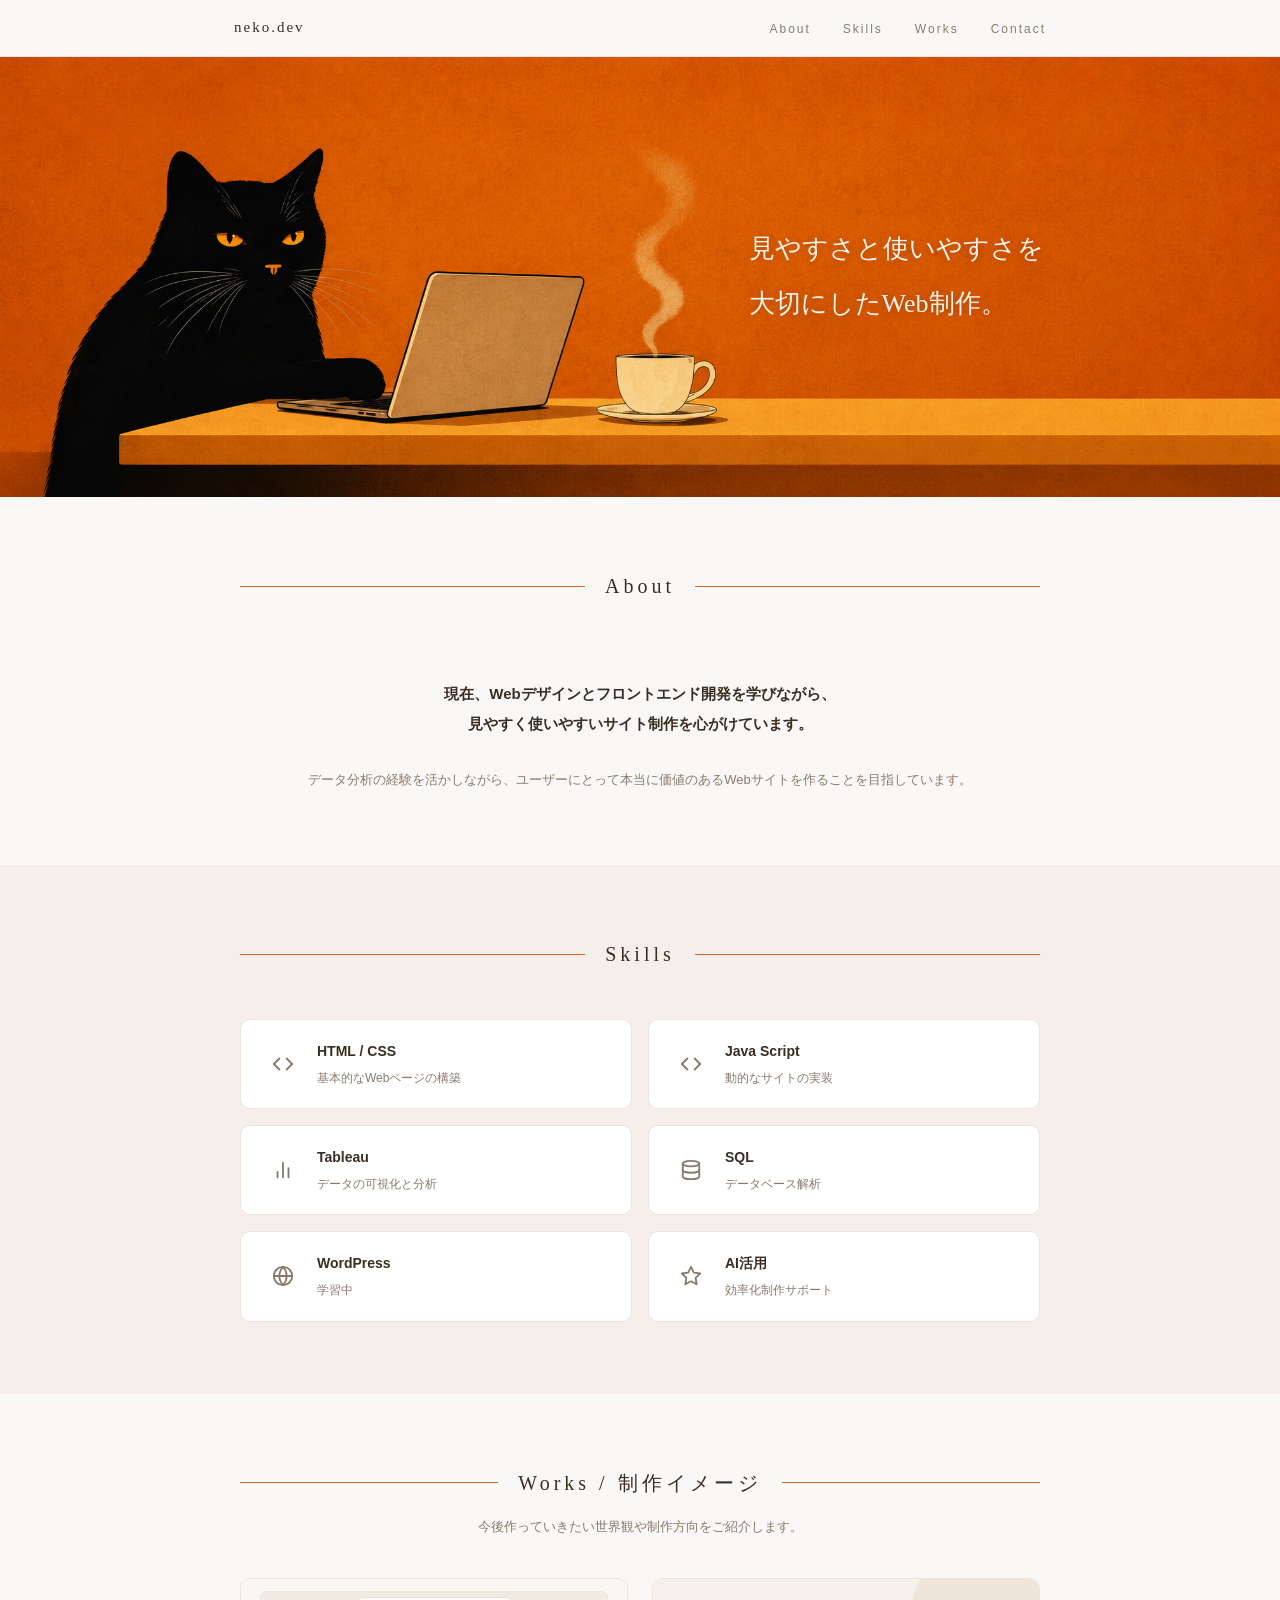
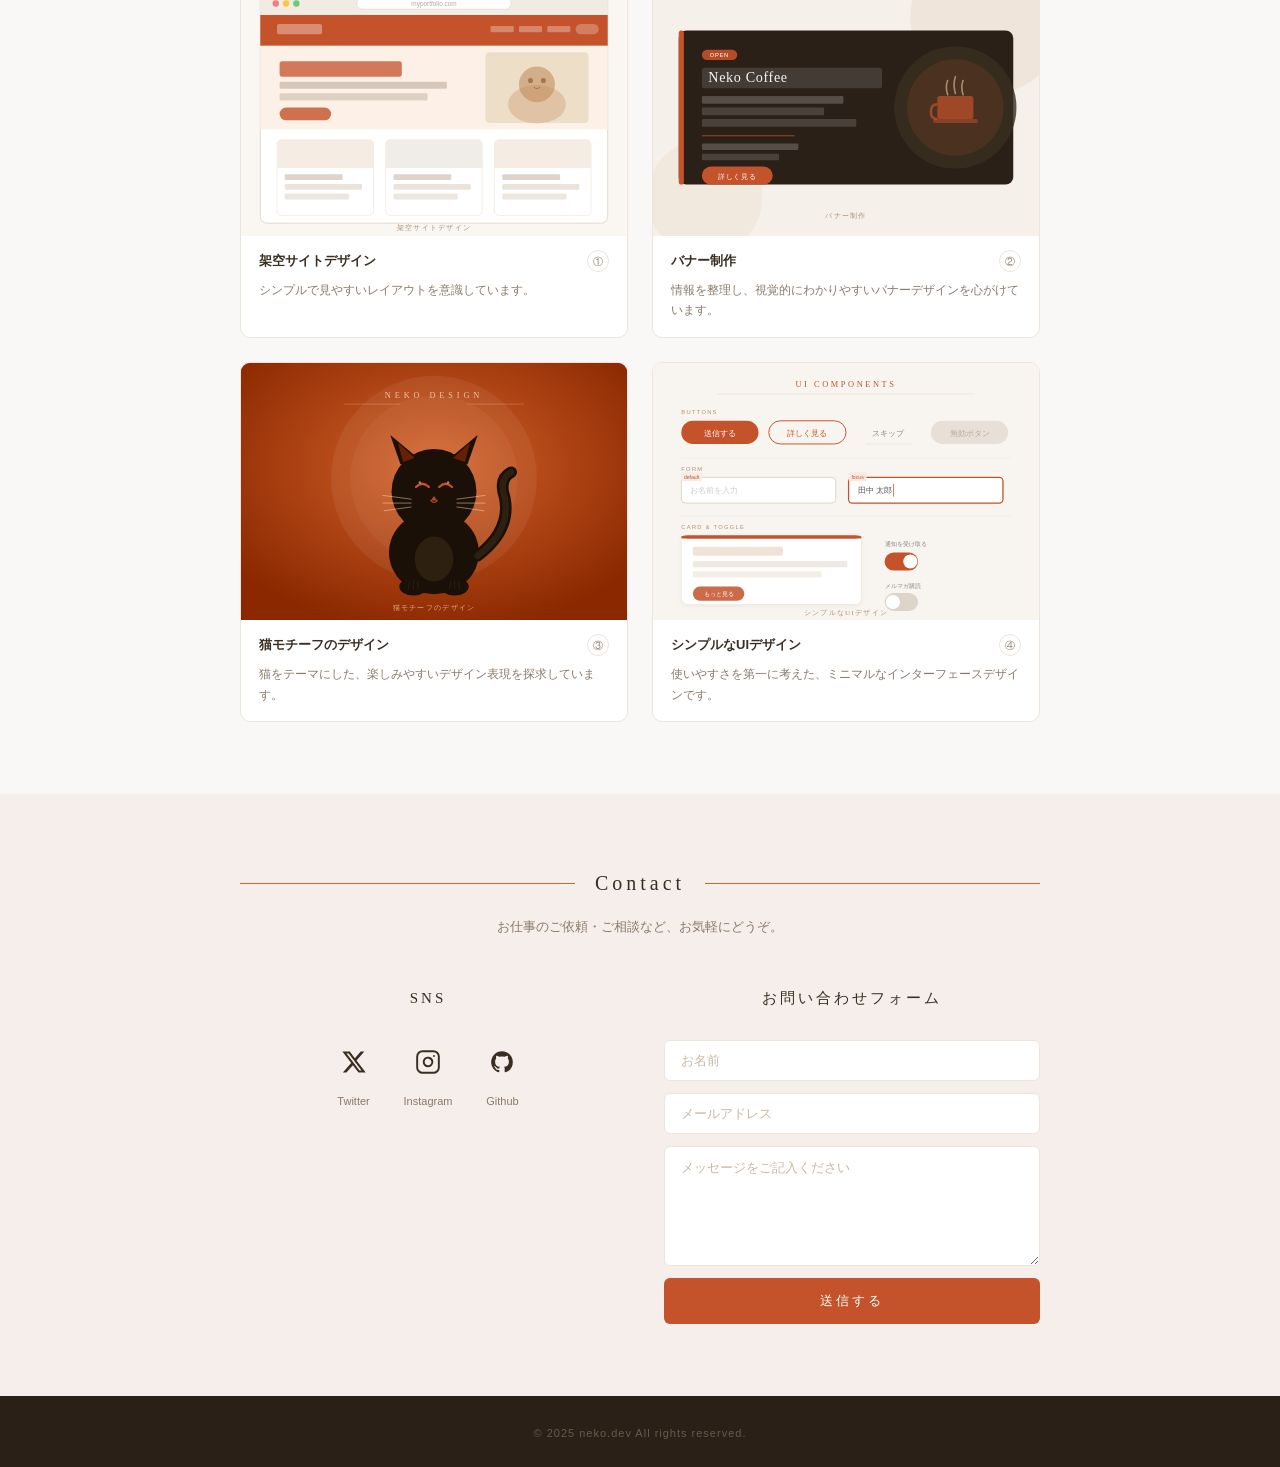
==== commit 1ab77b80: "htmlとcssファイルの分割" ====
--- a/index.html
+++ b/index.html
@@ -50,7 +50,6 @@
         現在、Webデザインとフロントエンド開発を学びながら、<br>
         見やすく使いやすいサイト制作を心がけています。
       </p>
-      <span class="about-divider"></span>
       <p class="about-sub">
         データ分析の経験を活かしながら、ユーザーにとって本当に価値のあるWebサイトを作ることを目指しています。
       </p>
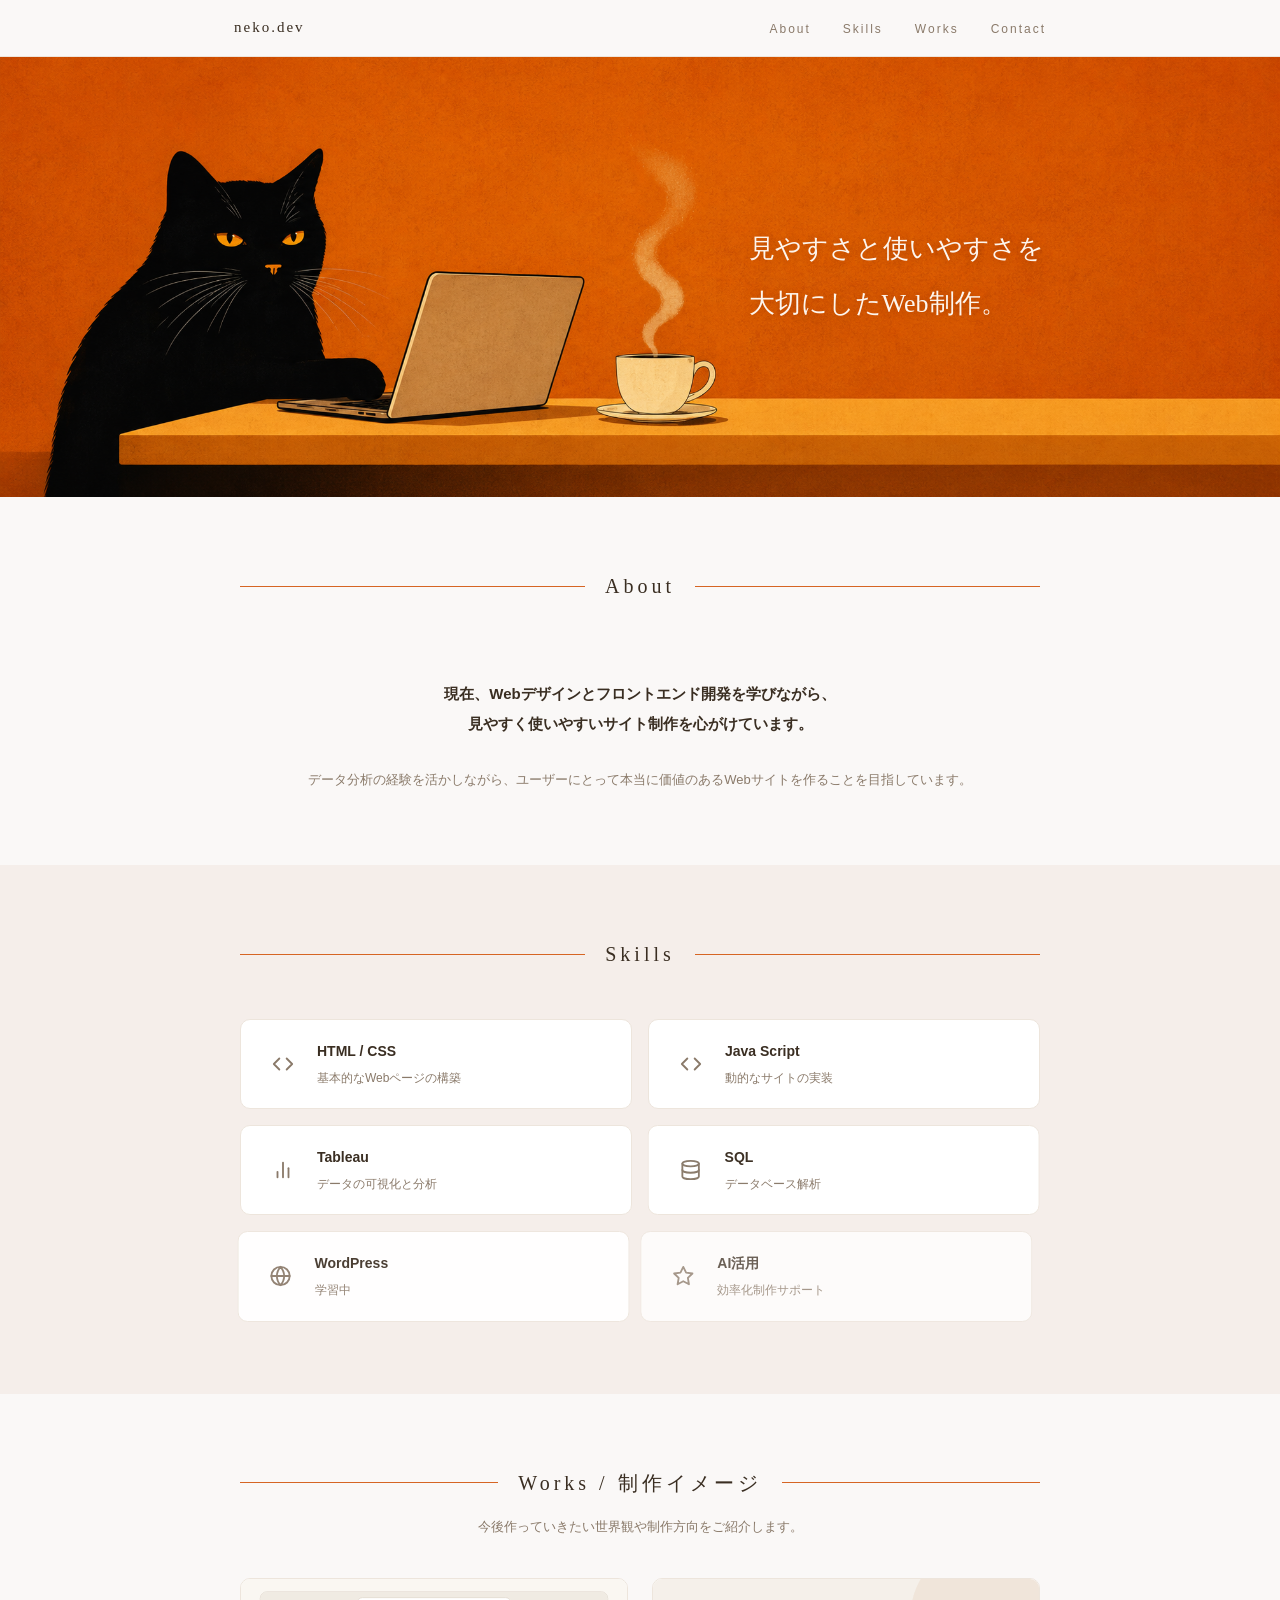
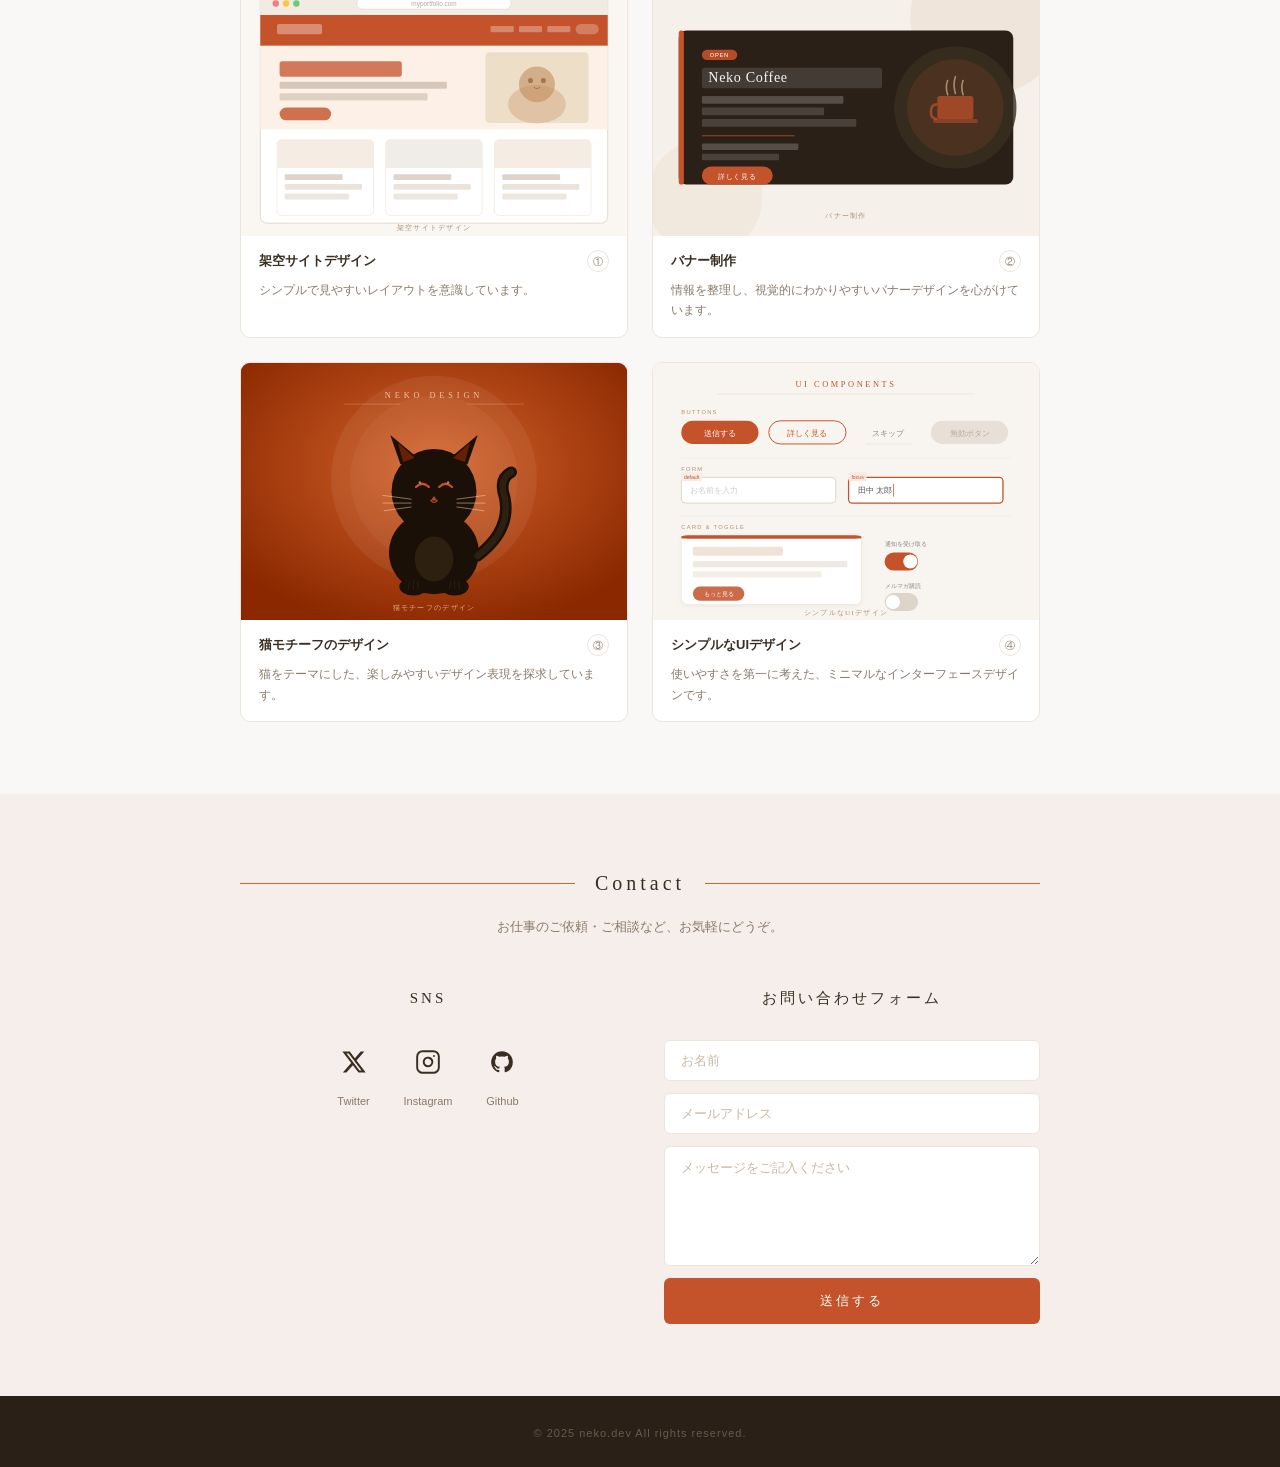
==== commit 405374c9: "GSAPでアニメーションを実装" ====
--- a/index.html
+++ b/index.html
@@ -296,6 +296,7 @@
     <small>© 2025 neko.dev All rights reserved.</small>
   </footer>
 
-
+  <script src="https://cdn.jsdelivr.net/npm/gsap@3.14.1/dist/gsap.min.js"></script>
+  <script src="main.js"></script>
 </body>
 </html>
